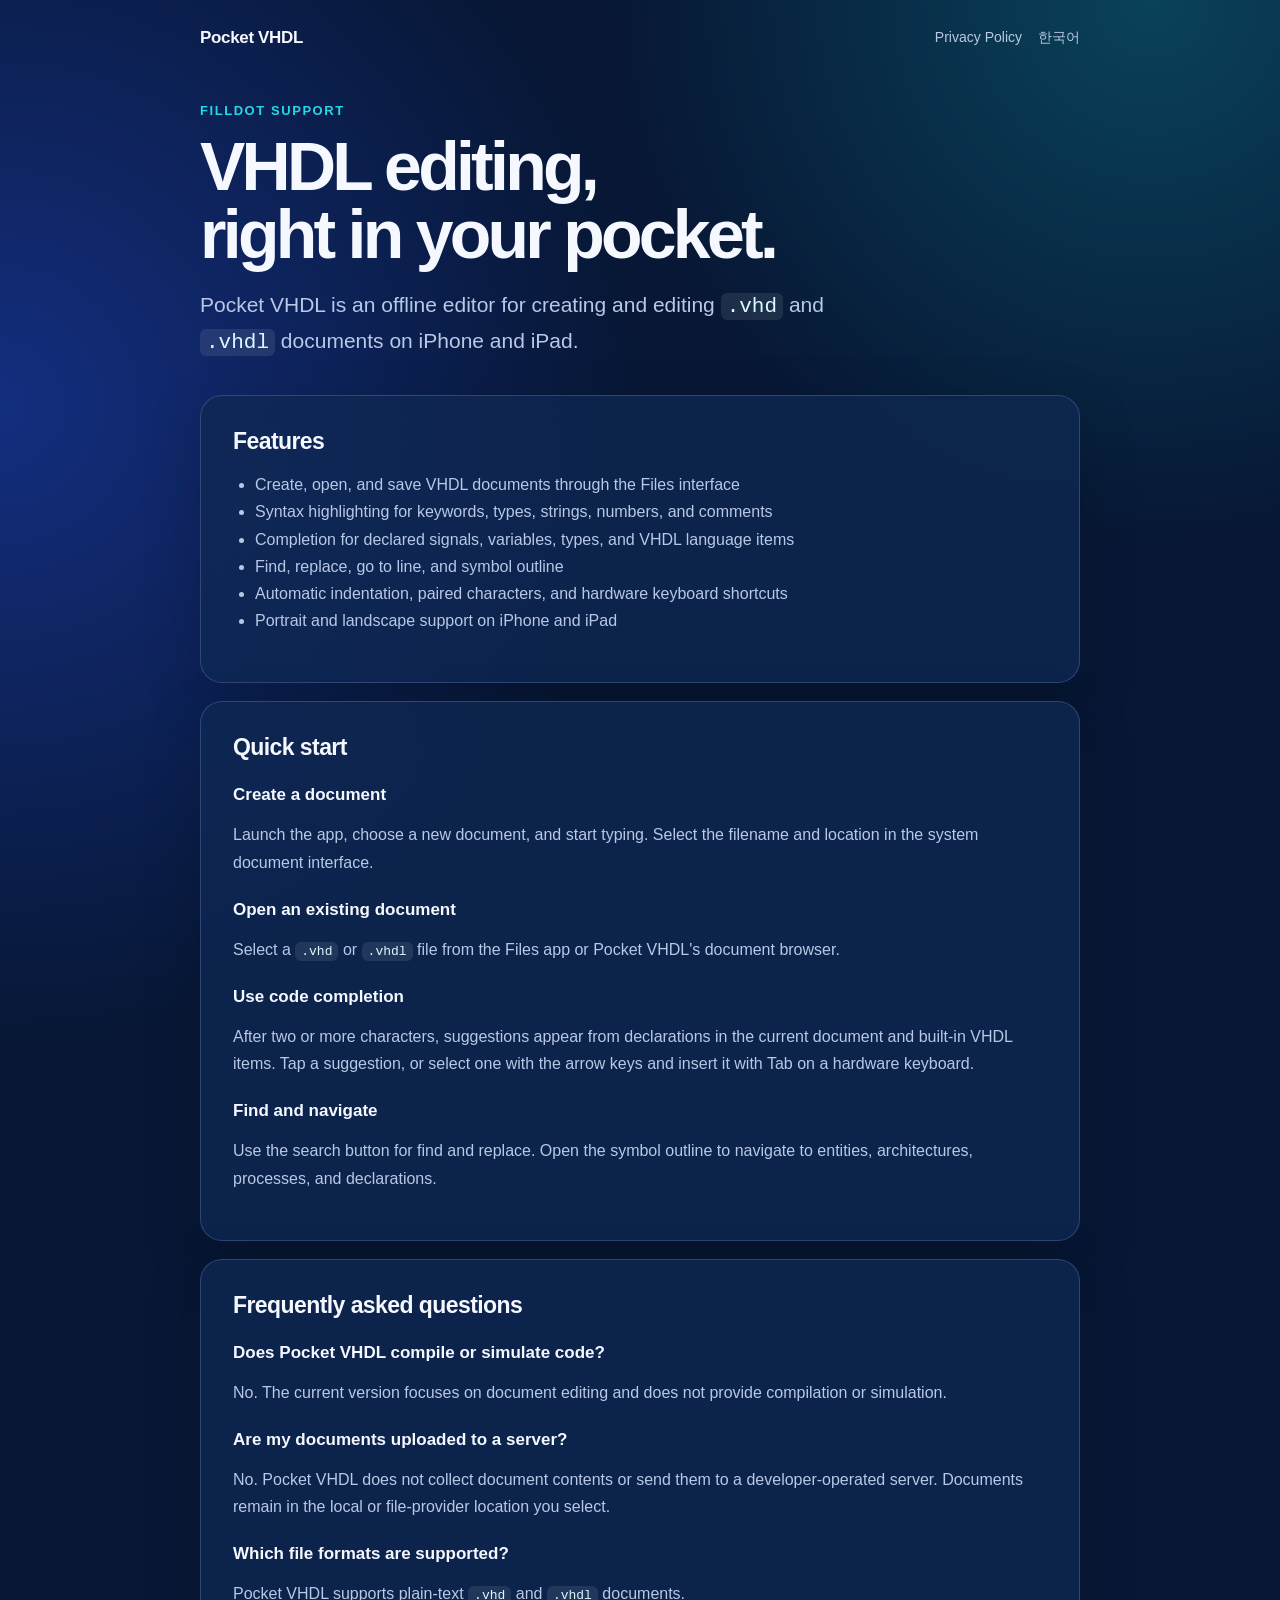
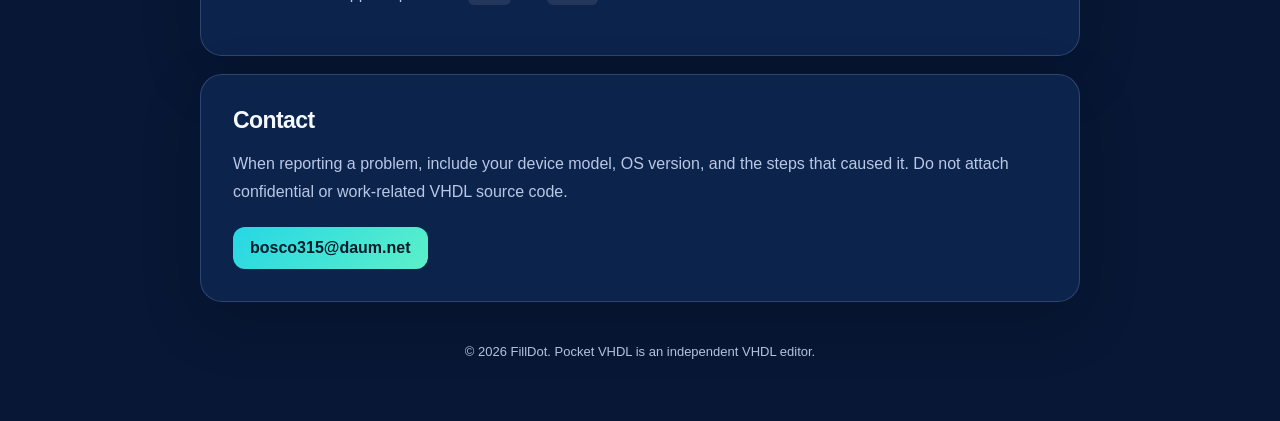
==== en/index.html @ 23709abe "Publish Pocket VHDL support site" ====
<!doctype html>
<html lang="en">
<head>
  <meta charset="utf-8">
  <meta name="viewport" content="width=device-width, initial-scale=1">
  <meta name="description" content="Pocket VHDL support and user guide">
  <title>Pocket VHDL Support</title>
  <link rel="stylesheet" href="../styles.css">
</head>
<body>
  <main class="page">
    <nav aria-label="Main navigation">
      <a class="brand" href="index.html">Pocket VHDL</a>
      <div class="nav-links">
        <a href="privacy.html">Privacy Policy</a>
        <a href="../index.html" lang="ko">한국어</a>
      </div>
    </nav>

    <header class="hero">
      <p class="eyebrow">FillDot Support</p>
      <h1>VHDL editing,<br>right in your pocket.</h1>
      <p class="lead">Pocket VHDL is an offline editor for creating and editing <code>.vhd</code> and <code>.vhdl</code> documents on iPhone and iPad.</p>
    </header>

    <section class="card">
      <h2>Features</h2>
      <ul>
        <li>Create, open, and save VHDL documents through the Files interface</li>
        <li>Syntax highlighting for keywords, types, strings, numbers, and comments</li>
        <li>Completion for declared signals, variables, types, and VHDL language items</li>
        <li>Find, replace, go to line, and symbol outline</li>
        <li>Automatic indentation, paired characters, and hardware keyboard shortcuts</li>
        <li>Portrait and landscape support on iPhone and iPad</li>
      </ul>
    </section>

    <section class="card">
      <h2>Quick start</h2>
      <h3>Create a document</h3>
      <p>Launch the app, choose a new document, and start typing. Select the filename and location in the system document interface.</p>

      <h3>Open an existing document</h3>
      <p>Select a <code>.vhd</code> or <code>.vhdl</code> file from the Files app or Pocket VHDL's document browser.</p>

      <h3>Use code completion</h3>
      <p>After two or more characters, suggestions appear from declarations in the current document and built-in VHDL items. Tap a suggestion, or select one with the arrow keys and insert it with Tab on a hardware keyboard.</p>

      <h3>Find and navigate</h3>
      <p>Use the search button for find and replace. Open the symbol outline to navigate to entities, architectures, processes, and declarations.</p>
    </section>

    <section class="card">
      <h2>Frequently asked questions</h2>
      <h3>Does Pocket VHDL compile or simulate code?</h3>
      <p>No. The current version focuses on document editing and does not provide compilation or simulation.</p>

      <h3>Are my documents uploaded to a server?</h3>
      <p>No. Pocket VHDL does not collect document contents or send them to a developer-operated server. Documents remain in the local or file-provider location you select.</p>

      <h3>Which file formats are supported?</h3>
      <p>Pocket VHDL supports plain-text <code>.vhd</code> and <code>.vhdl</code> documents.</p>
    </section>

    <section class="card">
      <h2>Contact</h2>
      <p>When reporting a problem, include your device model, OS version, and the steps that caused it. Do not attach confidential or work-related VHDL source code.</p>
      <a class="button" href="mailto:bosco315@daum.net">bosco315@daum.net</a>
    </section>

    <footer>© 2026 FillDot. Pocket VHDL is an independent VHDL editor.</footer>
  </main>
</body>
</html>
---- styles.css ----
:root {
  color-scheme: light dark;
  --background: #071735;
  --surface: rgba(15, 40, 82, 0.78);
  --surface-strong: #102b59;
  --text: #f5f8ff;
  --muted: #b9c8e6;
  --accent: #26d7e5;
  --accent-strong: #4f7cff;
  --border: rgba(159, 193, 255, 0.22);
}

* {
  box-sizing: border-box;
}

html {
  font-family: -apple-system, BlinkMacSystemFont, "SF Pro Text", "Segoe UI", sans-serif;
  background: var(--background);
  color: var(--text);
}

body {
  min-height: 100vh;
  margin: 0;
  background:
    radial-gradient(circle at 90% 0%, rgba(18, 221, 219, 0.22), transparent 34rem),
    radial-gradient(circle at 0% 20%, rgba(37, 78, 230, 0.42), transparent 40rem),
    var(--background);
}

a {
  color: var(--accent);
}

.page {
  width: min(880px, calc(100% - 32px));
  margin: 0 auto;
  padding: 28px 0 64px;
}

nav {
  display: flex;
  align-items: center;
  justify-content: space-between;
  gap: 16px;
  margin-bottom: 52px;
}

.brand {
  color: var(--text);
  font-size: 17px;
  font-weight: 750;
  letter-spacing: -0.02em;
  text-decoration: none;
}

.nav-links {
  display: flex;
  flex-wrap: wrap;
  justify-content: flex-end;
  gap: 16px;
  font-size: 14px;
}

.nav-links a {
  color: var(--muted);
  text-decoration: none;
}

.hero {
  margin-bottom: 36px;
}

.eyebrow {
  margin: 0 0 10px;
  color: var(--accent);
  font-size: 13px;
  font-weight: 700;
  letter-spacing: 0.12em;
  text-transform: uppercase;
}

h1 {
  margin: 0;
  font-size: clamp(38px, 8vw, 68px);
  letter-spacing: -0.055em;
  line-height: 1;
}

.lead {
  max-width: 680px;
  margin: 20px 0 0;
  color: var(--muted);
  font-size: clamp(17px, 3vw, 21px);
  line-height: 1.6;
}

.card {
  margin: 18px 0;
  padding: clamp(20px, 5vw, 32px);
  border: 1px solid var(--border);
  border-radius: 22px;
  background: var(--surface);
  box-shadow: 0 20px 60px rgba(0, 0, 0, 0.18);
  backdrop-filter: blur(18px);
}

h2 {
  margin: 0 0 14px;
  font-size: 23px;
  letter-spacing: -0.025em;
}

h3 {
  margin: 24px 0 8px;
  font-size: 17px;
}

p,
li {
  color: var(--muted);
  line-height: 1.7;
}

ul,
ol {
  padding-left: 22px;
}

.button {
  display: inline-block;
  margin-top: 6px;
  padding: 12px 17px;
  border-radius: 12px;
  color: #001a2a;
  background: linear-gradient(135deg, var(--accent), #5cf0c9);
  font-weight: 750;
  text-decoration: none;
}

.notice {
  border-left: 3px solid var(--accent);
  padding-left: 16px;
}

code {
  padding: 2px 6px;
  border-radius: 6px;
  color: #d9faff;
  background: rgba(255, 255, 255, 0.09);
}

footer {
  margin-top: 42px;
  color: var(--muted);
  font-size: 13px;
  text-align: center;
}

@media (max-width: 540px) {
  nav {
    align-items: flex-start;
    margin-bottom: 38px;
  }

  .nav-links {
    max-width: 190px;
    gap: 10px 14px;
  }
}
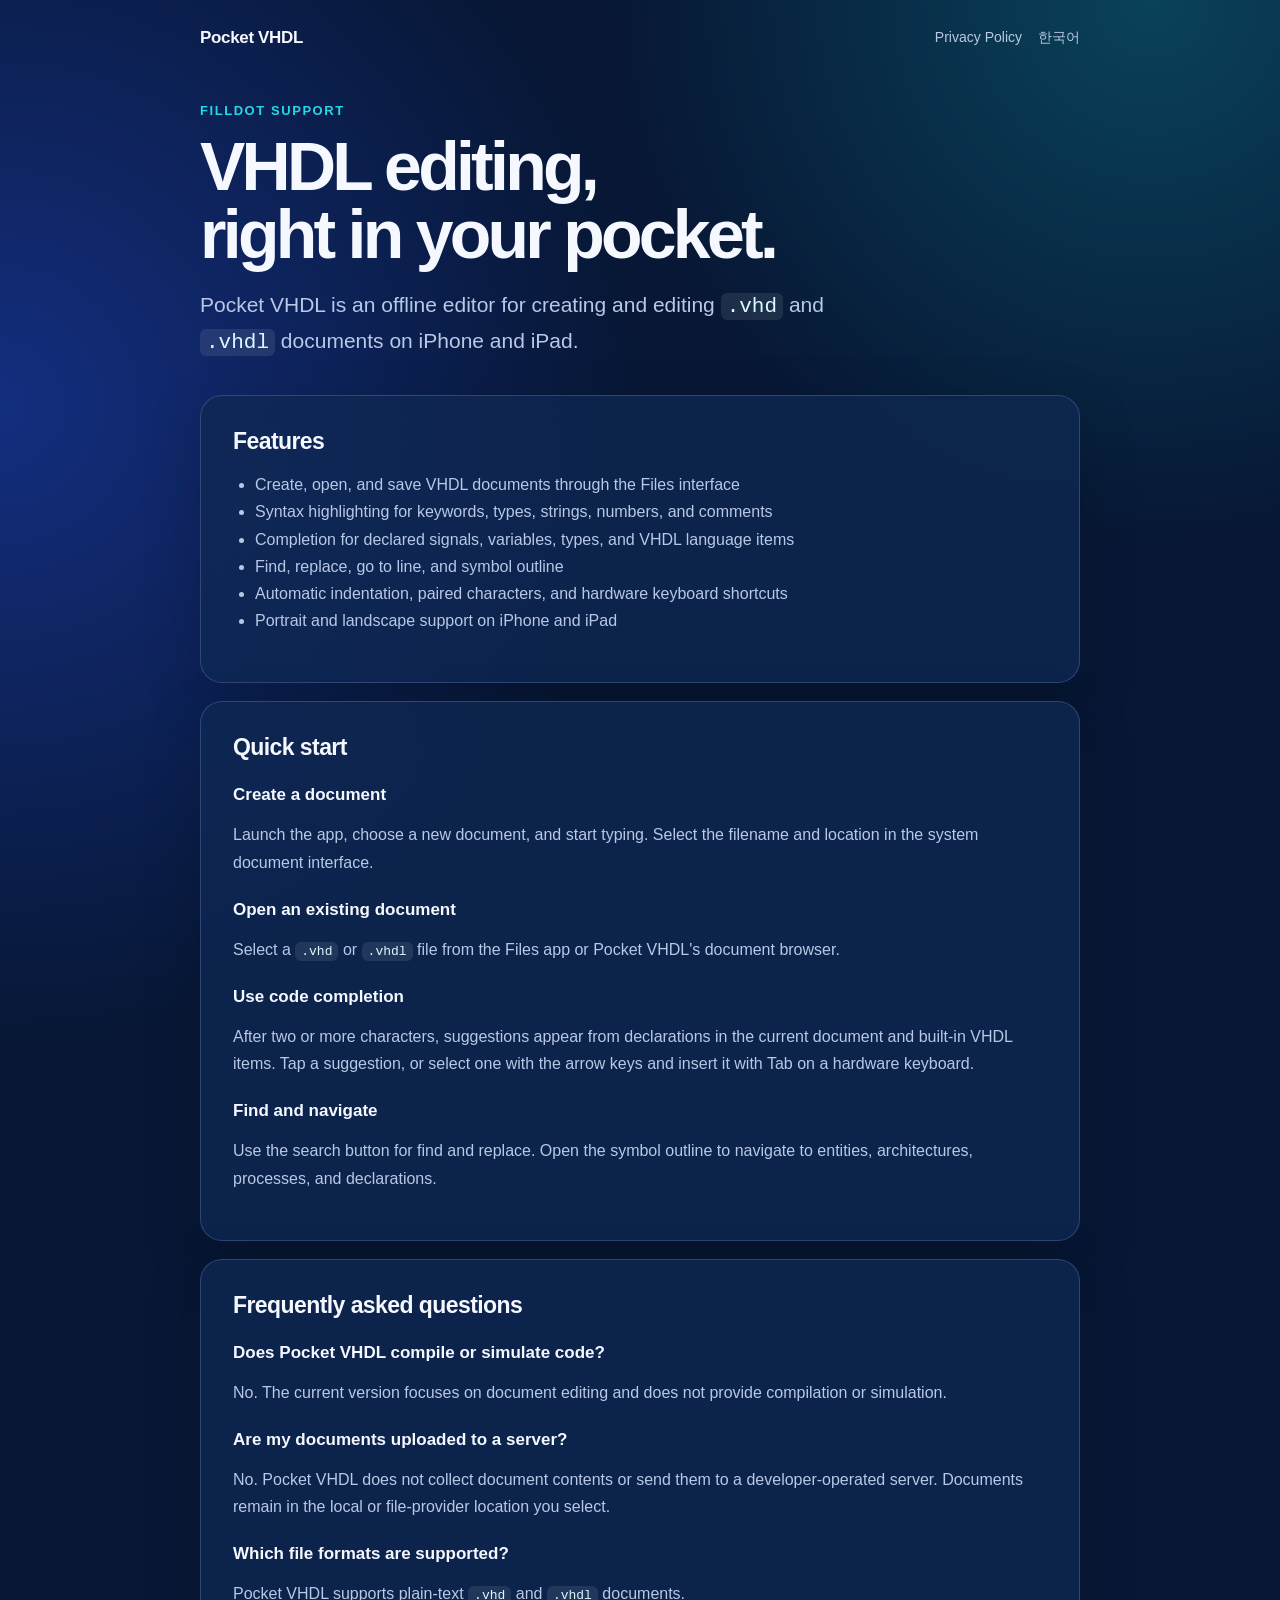
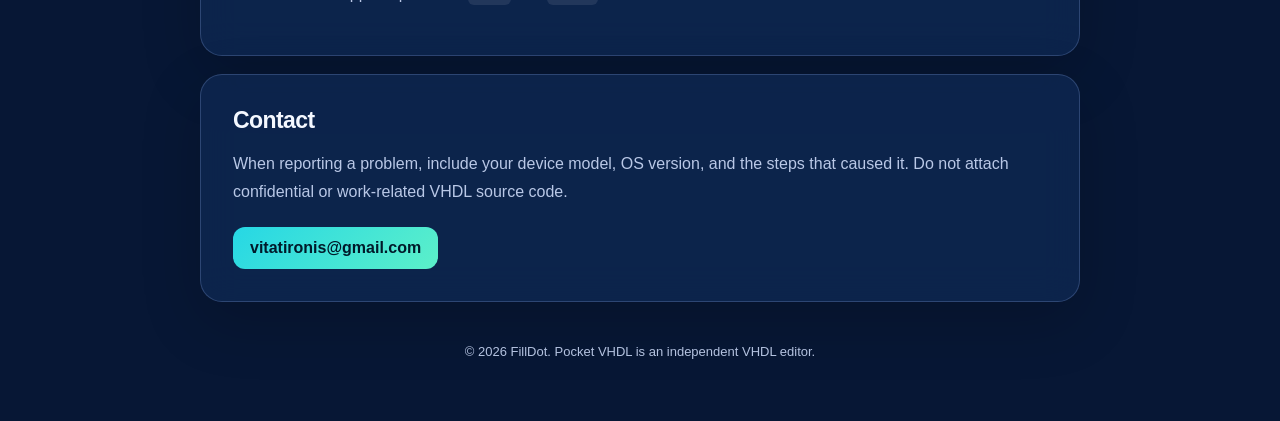
==== commit 4a2fb71a: "Update public support email" ====
--- a/en/index.html
+++ b/en/index.html
@@ -65,7 +65,7 @@
     <section class="card">
       <h2>Contact</h2>
       <p>When reporting a problem, include your device model, OS version, and the steps that caused it. Do not attach confidential or work-related VHDL source code.</p>
-      <a class="button" href="mailto:bosco315@daum.net">bosco315@daum.net</a>
+      <a class="button" href="mailto:vitatironis@gmail.com">vitatironis@gmail.com</a>
     </section>
 
     <footer>© 2026 FillDot. Pocket VHDL is an independent VHDL editor.</footer>
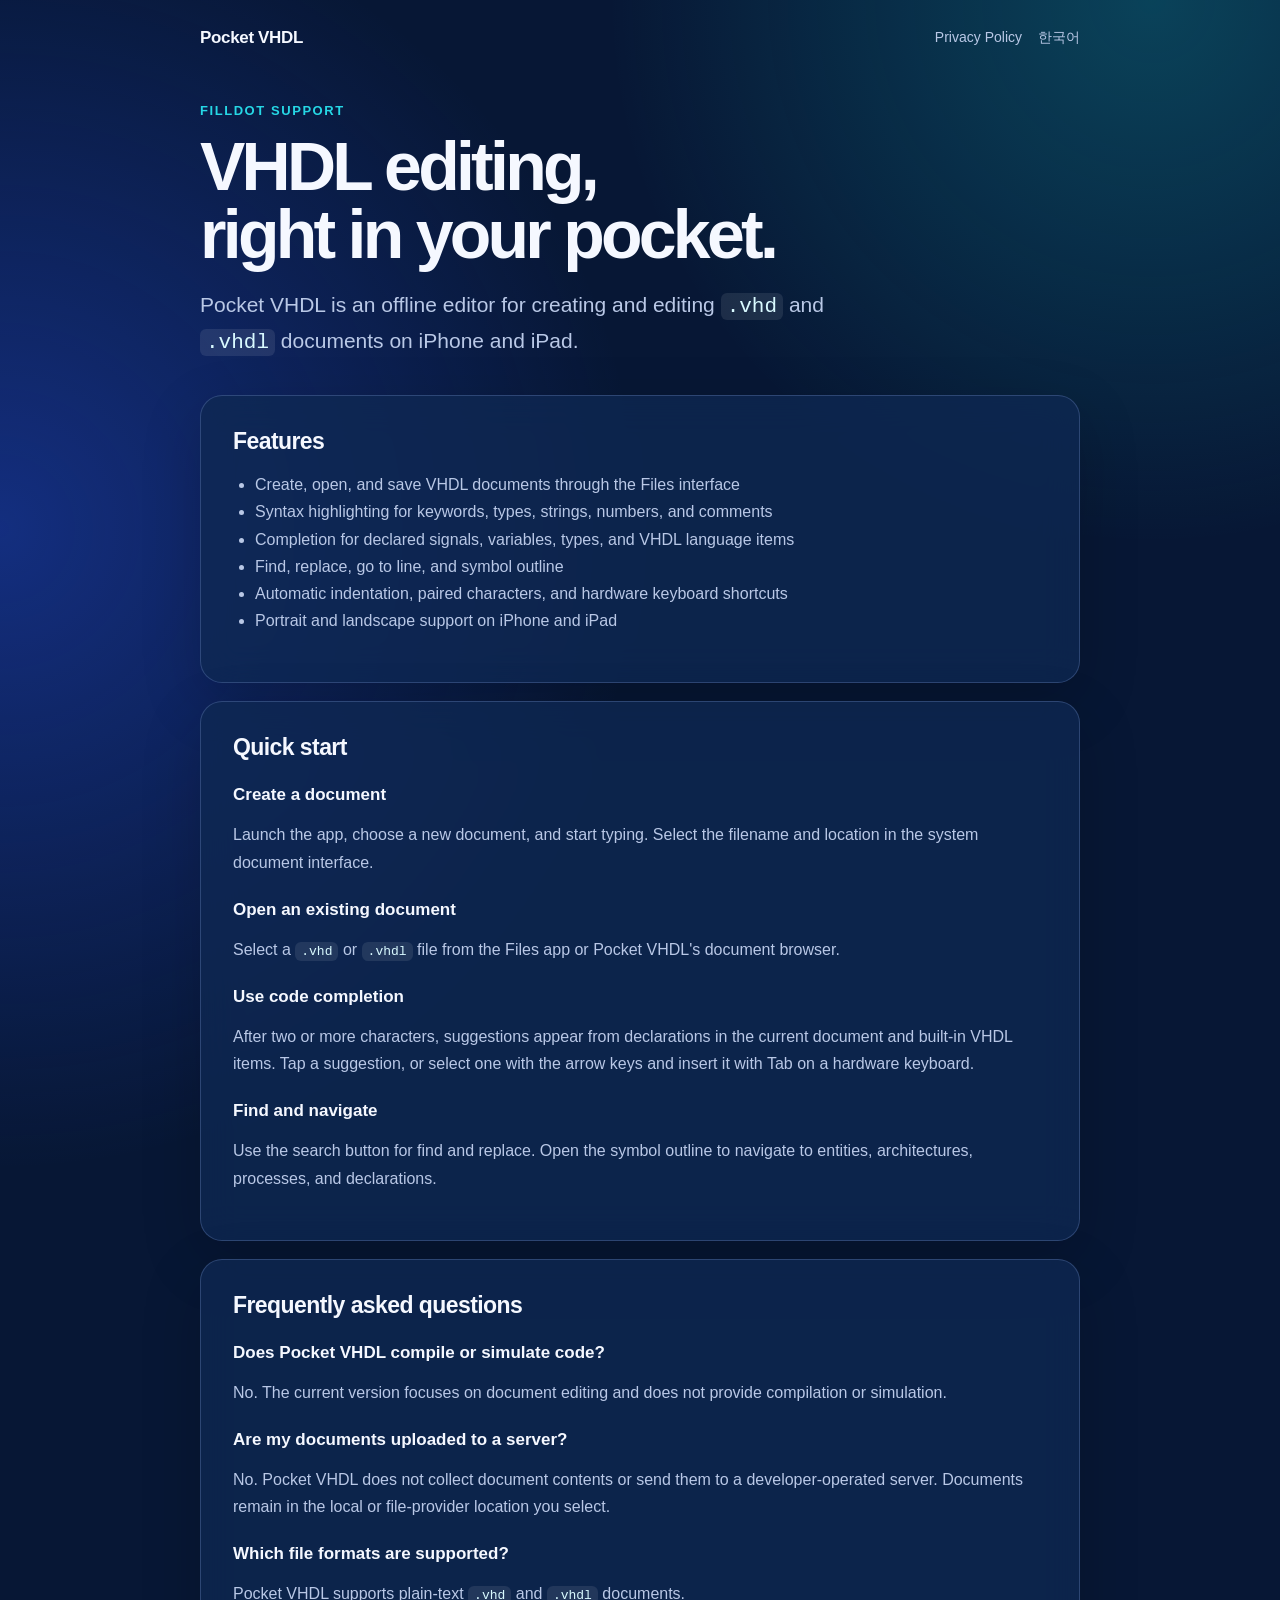
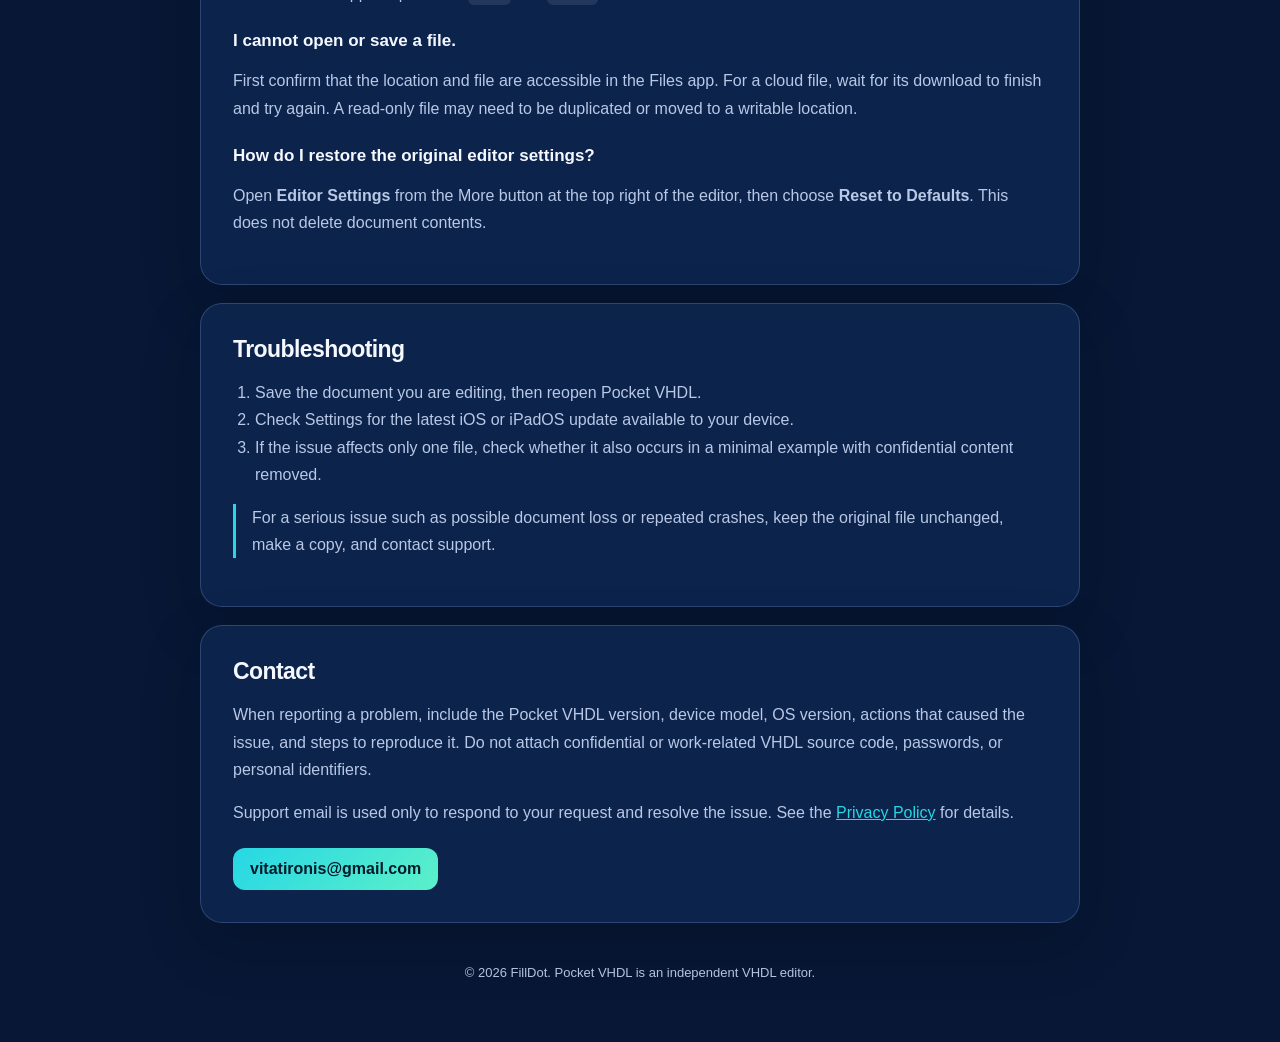
==== commit 7ba58b2f: "Improve support and privacy pages" ====
--- a/en/index.html
+++ b/en/index.html
@@ -60,11 +60,28 @@
 
       <h3>Which file formats are supported?</h3>
       <p>Pocket VHDL supports plain-text <code>.vhd</code> and <code>.vhdl</code> documents.</p>
+
+      <h3>I cannot open or save a file.</h3>
+      <p>First confirm that the location and file are accessible in the Files app. For a cloud file, wait for its download to finish and try again. A read-only file may need to be duplicated or moved to a writable location.</p>
+
+      <h3>How do I restore the original editor settings?</h3>
+      <p>Open <strong>Editor Settings</strong> from the More button at the top right of the editor, then choose <strong>Reset to Defaults</strong>. This does not delete document contents.</p>
+    </section>
+
+    <section class="card">
+      <h2>Troubleshooting</h2>
+      <ol>
+        <li>Save the document you are editing, then reopen Pocket VHDL.</li>
+        <li>Check Settings for the latest iOS or iPadOS update available to your device.</li>
+        <li>If the issue affects only one file, check whether it also occurs in a minimal example with confidential content removed.</li>
+      </ol>
+      <p class="notice">For a serious issue such as possible document loss or repeated crashes, keep the original file unchanged, make a copy, and contact support.</p>
     </section>
 
     <section class="card">
       <h2>Contact</h2>
-      <p>When reporting a problem, include your device model, OS version, and the steps that caused it. Do not attach confidential or work-related VHDL source code.</p>
+      <p>When reporting a problem, include the Pocket VHDL version, device model, OS version, actions that caused the issue, and steps to reproduce it. Do not attach confidential or work-related VHDL source code, passwords, or personal identifiers.</p>
+      <p>Support email is used only to respond to your request and resolve the issue. See the <a href="privacy.html">Privacy Policy</a> for details.</p>
       <a class="button" href="mailto:vitatironis@gmail.com">vitatironis@gmail.com</a>
     </section>
 
